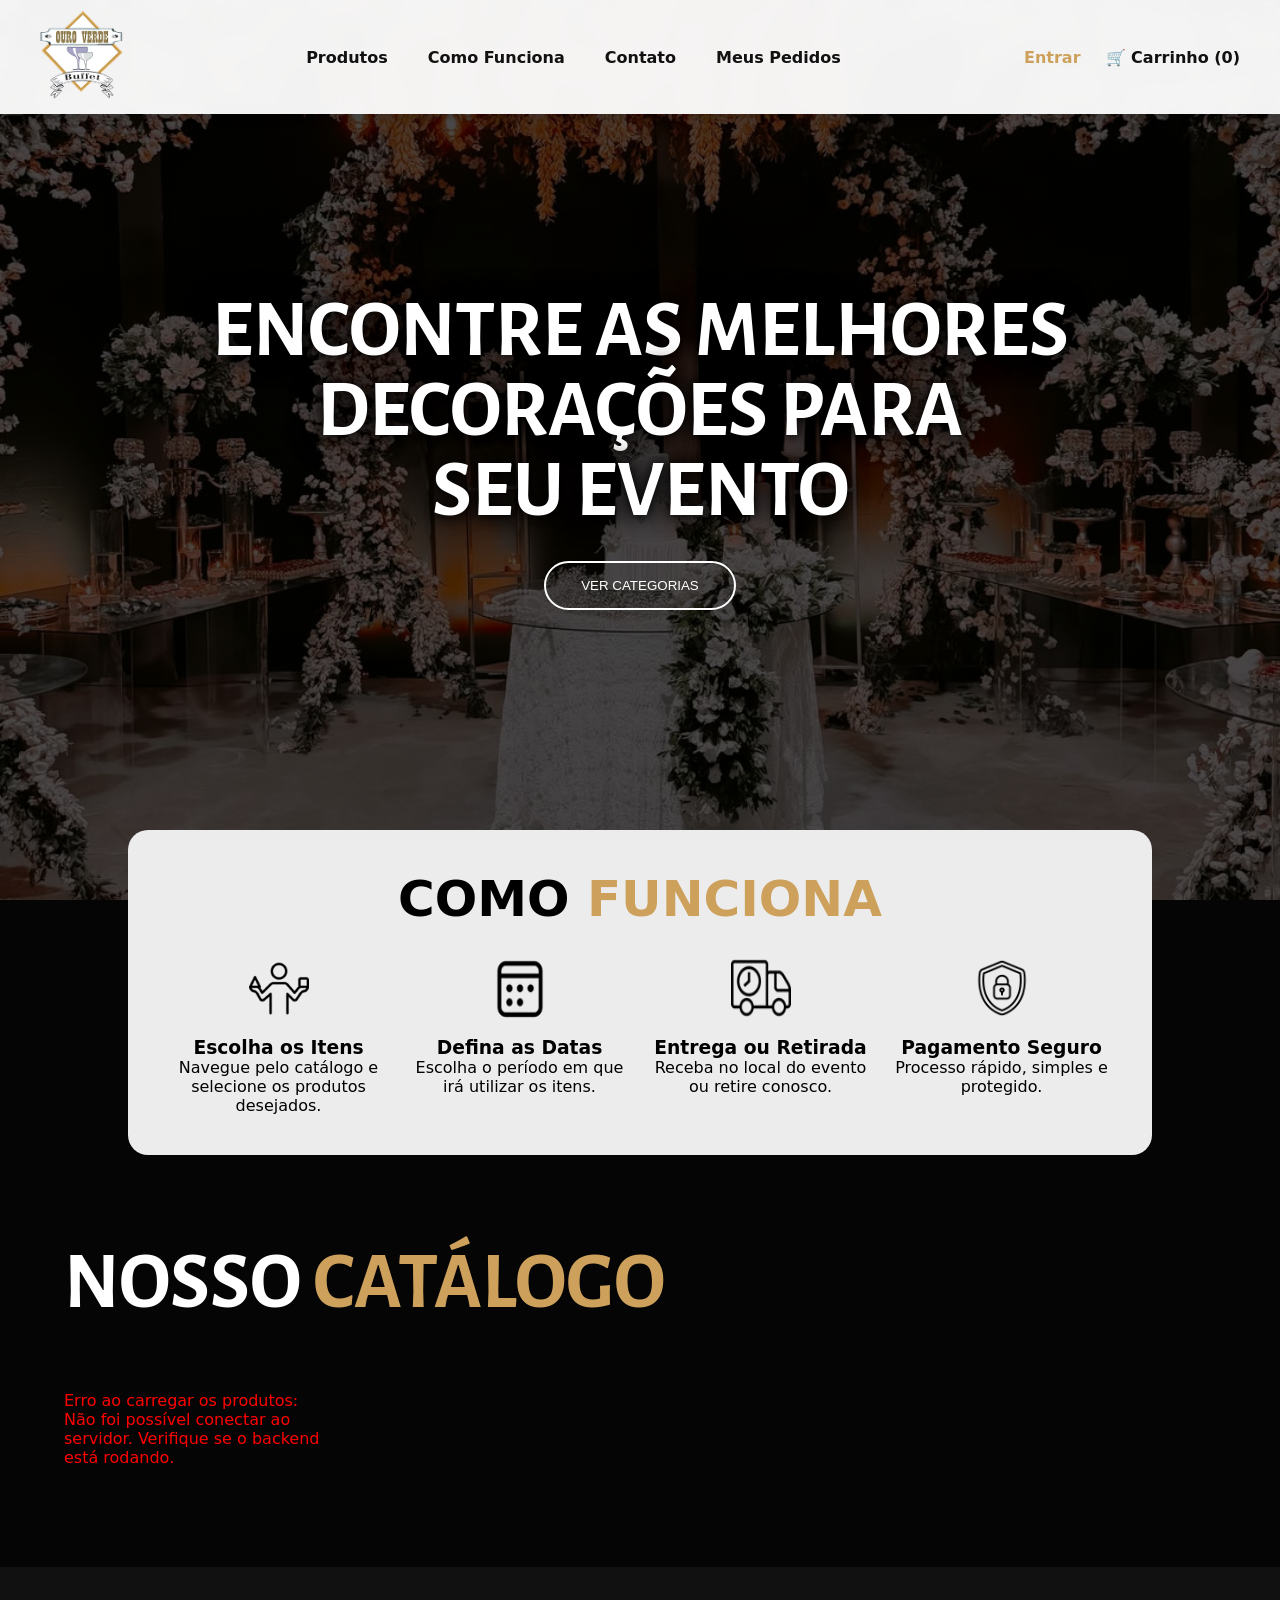
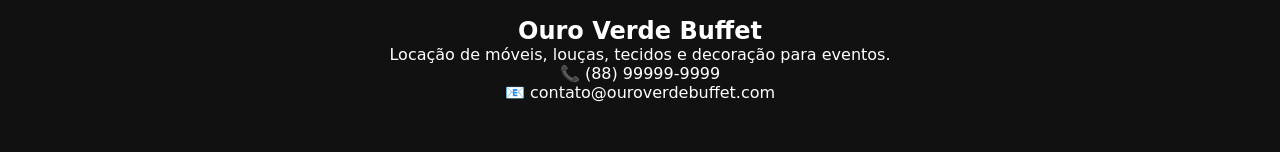
==== Frontend/index.html @ 31202b81 "Add files via upload" ====
<!DOCTYPE html>
<html lang="pt-BR">

<head>
    <meta charset="UTF-8">
    <meta name="viewport" content="width=device-width, initial-scale=1.0">
    <title>Ouro Verde Buffet</title>

    <!-- Atencao: o nome da pasta e "Css" com C maiusculo. No Windows tanto faz,
         mas em servidores Linux (deploy) "css/" nao e encontrado. -->
    <link rel="stylesheet" href="Css/style.css">

    <link rel="preconnect" href="https://fonts.googleapis.com">
    <link rel="preconnect" href="https://fonts.gstatic.com" crossorigin>

    <link href="https://fonts.googleapis.com/css2?family=Alegreya+Sans+SC:wght@400;500;700;800&display=swap"
        rel="stylesheet">
</head>

<body>

    <header>

        <div class="logo">
            <img src="Imagens/WhatsApp Image 2026-05-07 at 10.17.49 (1) 2.png" alt="Ouro Verde Buffet">
        </div>

        <nav>
            <a href="#catalogo">Produtos</a>
            <a href="#como-funciona">Como Funciona</a>
            <a href="#contato">Contato</a>
            <a href="clienteHTML/meusPedidos.html">Meus Pedidos</a>
        </nav>

        <div class="header-acoes">
            <!-- Preenchido pelo JS: "Entrar" ou "Olá, Fulano | Sair" -->
            <div id="area-cliente" class="area-cliente"></div>

            <div class="carrinho-btn" onclick="abrirCarrinho()">
                🛒 Carrinho (<span id="contador">0</span>)
            </div>
        </div>

    </header>

    <aside id="carrinho-lateral" class="carrinho-lateral">

        <div class="carrinho-topo">

            <h2>🛒 Carrinho</h2>

            <button onclick="fecharCarrinho()">
                ✕
            </button>

        </div>

        <div id="itens-carrinho" class="itens-carrinho">

            <p class="vazio">
                Seu carrinho está vazio
            </p>

        </div>

        <div class="rodape-carrinho">

            <h3>
                Total: R$
                <span id="total">0,00</span>
            </h3>

            <button
                class="btn-finalizar"
                onclick="finalizarCompra()">
                Finalizar Compra
            </button>

        </div>

    </aside>

    <section class="hero">

        <div class="overlay">

            <h1>
                ENCONTRE AS MELHORES
                <br>
                DECORAÇÕES PARA
                <br>
                SEU EVENTO
            </h1>

            <button
                class="btn-principal"
                onclick="irParaCatalogo()">

                VER CATEGORIAS

            </button>

        </div>

    </section>

    <section id="como-funciona" class="como-funciona">

        <h2>
            COMO <span>FUNCIONA</span>
        </h2>

        <div class="passos">

            <div class="passo">

                <img src="Imagens/Comparing.png" alt="Escolha os itens">

                <h3>Escolha os Itens</h3>

                <p>
                    Navegue pelo catálogo e selecione os produtos desejados.
                </p>

            </div>

            <div class="passo">

                <img src="Imagens/Calendar.png" alt="Datas">

                <h3>Defina as Datas</h3>

                <p>
                    Escolha o período em que irá utilizar os itens.
                </p>

            </div>

            <div class="passo">

                <img src="Imagens/Delivery Time.png" alt="Entrega">

                <h3>Entrega ou Retirada</h3>

                <p>
                    Receba no local do evento ou retire conosco.
                </p>

            </div>

            <div class="passo">

                <img src="Imagens/cyber-security.png" alt="Pagamento">

                <h3>Pagamento Seguro</h3>

                <p>
                    Processo rápido, simples e protegido.
                </p>

            </div>

        </div>

    </section>

    <section id="catalogo" class="catalogo">

        <h2>
            NOSSO
            <span>CATÁLOGO</span>
        </h2>

        <div id="filtros" class="filtros">
            <!-- Categorias carregadas pelo JavaScript -->
        </div>

        <div id="lista-produtos" class="produtos">
            <!-- Produtos carregados pelo JavaScript -->
        </div>

    </section>

    <footer id="contato" class="footer">

        <div class="footer-conteudo">

            <h2>Ouro Verde Buffet</h2>

            <p>
                Locação de móveis, louças, tecidos e decoração para eventos.
            </p>

            <p>
                📞 (88) 99999-9999
            </p>

            <p>
                📧 contato@ouroverdebuffet.com
            </p>

        </div>

    </footer>

    <script src="config.js"></script>
    <script src="clienteJS/api.js"></script>
    <script src="Js/main.js"></script>

</body>

</html>
---- Frontend/Css/style.css ----
*{
    margin:0;
    padding:0;
    box-sizing:border-box;
}

html{
    scroll-behavior:smooth;
}

body{
    background:#050505;
    color:white;
    font-family:system-ui,sans-serif;
}

header{
    position:fixed;
    top:0;
    width:100%;
    z-index:1000;

    background:rgba(255,255,255,.95);

    display:flex;
    justify-content:space-between;
    align-items:center;

    padding:10px 40px;

    backdrop-filter:blur(10px);

    box-shadow:0 2px 10px rgba(0,0,0,.2);
}

.logo img{
    height:90px;
    width:auto;
}

nav{
    display:flex;
    gap:40px;
}

nav a{
    text-decoration:none;
    color:#111;
    font-weight:600;
    transition:.3s;
}

nav a:hover{
    color:#cda15b;
}

.carrinho-btn{
    cursor:pointer;
    color:#111;
    font-weight:bold;
}

.hero{
    height:100vh;

    background:
    linear-gradient(
        rgba(0,0,0,.70),
        rgba(0,0,0,.70)
    ),
    url("../Imagens/fundo.jpg");

    background-size:cover;
    background-position:center;

    display:flex;
    justify-content:center;
    align-items:center;
}

.overlay{
    text-align:center;
}

.hero h1{

    font-family:'Alegreya Sans SC',sans-serif;

    font-size:80px;

    line-height:1;

    text-shadow:
        0 0 10px rgba(0,0,0,.8),
        0 0 20px rgba(0,0,0,.8),
        0 0 30px rgba(0,0,0,.8);
}

.btn-principal{

    margin-top:30px;

    padding:15px 35px;

    border:2px solid white;

    background:none;

    color:white;

    border-radius:30px;

    cursor:pointer;

    transition:.3s;
}

.btn-principal:hover{

    background:white;

    color:black;
}

.como-funciona{

    width:80%;

    margin:-70px auto 80px;

    background:#ececec;

    color:black;

    padding:40px;

    border-radius:20px;
}

.como-funciona h2{

    text-align:center;

    font-size:50px;

    margin-bottom:30px;
}

.como-funciona span{

    color:#cda15b;
}

.passos{

    display:grid;

    grid-template-columns:repeat(4,1fr);

    gap:20px;
}

.passo{

    text-align:center;
}

.passo img{

    width:60px;

    height:60px;

    margin-bottom:15px;
}

.catalogo{

    width:90%;

    margin:auto;

    padding-bottom:100px;
}

.catalogo h2{

    font-size:80px;

    font-family:'Alegreya Sans SC',sans-serif;

    margin-bottom:20px;
}

.catalogo span{

    color:#cda15b;
}

.filtros{

    display:flex;

    gap:15px;

    margin:30px 0;
}

.filtros button{

    background:#333;

    color:white;

    border:none;

    padding:10px 25px;

    border-radius:25px;

    cursor:pointer;

    transition:.3s;
}

.filtros button:hover{

    background:#cda15b;
}

.produtos{

    display:grid;

    grid-template-columns:repeat(4,1fr);

    gap:25px;
}

.card{

    background:#ececec;

    color:black;

    border-radius:20px;

    padding:15px;

    text-align:center;

    transition:.3s;
}

.card:hover{

    transform:translateY(-5px);

    box-shadow:0 10px 25px rgba(0,0,0,.3);
}

.imagem{

    height:180px;

    background:#cda15b;

    border-radius:15px;

    margin-bottom:15px;
}

.estrelas{

    color:#cda15b;

    margin:10px 0;
}

.card button{

    background:#111;

    color:white;

    border:none;

    border-radius:20px;

    padding:10px 15px;

    cursor:pointer;
}

.card button:hover{

    background:#cda15b;
}

.carrinho-lateral{

    position:fixed;

    top:0;

    right:-400px;

    width:400px;

    height:100vh;

    background:#111;

    transition:.4s;

    z-index:9999;

    display:flex;

    flex-direction:column;
}

.carrinho-lateral.ativo{

    right:0;
}

.carrinho-topo{

    display:flex;

    justify-content:space-between;

    align-items:center;

    padding:20px;

    border-bottom:1px solid #333;
}

.carrinho-topo button{

    background:none;

    border:none;

    color:white;

    font-size:22px;

    cursor:pointer;
}

.itens-carrinho{

    flex:1;

    overflow-y:auto;

    padding:20px;
}

.item-carrinho{

    display:flex;

    justify-content:space-between;

    align-items:center;

    border-bottom:1px solid #333;

    padding:10px 0;
}

.btn-remover{

    background:#c0392b;

    color:white;

    border:none;

    width:30px;

    height:30px;

    border-radius:50%;

    cursor:pointer;
}

.rodape-carrinho{

    padding:20px;

    border-top:1px solid #333;
}

.btn-finalizar{

    width:100%;

    margin-top:15px;

    padding:15px;

    border:none;

    border-radius:10px;

    background:#cda15b;

    color:white;

    font-size:16px;

    font-weight:bold;

    cursor:pointer;
}

.btn-finalizar:hover{

    background:#b88c45;
}

.footer{

    background:#111;

    padding:50px 20px;

    text-align:center;
}

@media(max-width:900px){

    .produtos{
        grid-template-columns:repeat(2,1fr);
    }

    .passos{
        grid-template-columns:repeat(2,1fr);
    }

    .hero h1{
        font-size:45px;
    }

    .carrinho-lateral{
        width:100%;
    }
}

/* ===== Ajustes: area do cliente, quantidades e imagens ===== */

.header-acoes{
    display:flex;
    align-items:center;
    gap:25px;
}

.area-cliente{
    color:#111;
    font-weight:600;
}

.area-cliente a{
    color:#cda15b;
    text-decoration:none;
}

img.imagem{
    width:100%;
    object-fit:cover;
    display:block;
}

.categoria-card{
    font-size:13px;
    color:#777;
}

.estoque-card{
    font-size:13px;
    color:#555;
    margin-bottom:10px;
}

.card button:disabled{
    background:#999;
    cursor:not-allowed;
}

.filtros button.ativo{
    background:#cda15b;
}

.item-carrinho p{
    font-size:13px;
    color:#bbb;
    margin:4px 0;
}

.controle-quantidade{
    display:flex;
    align-items:center;
    gap:10px;
    margin-top:6px;
}

.controle-quantidade button{
    width:28px;
    height:28px;
    border:none;
    border-radius:50%;
    background:#333;
    color:white;
    cursor:pointer;
    font-size:16px;
}

.controle-quantidade button:hover{
    background:#cda15b;
}
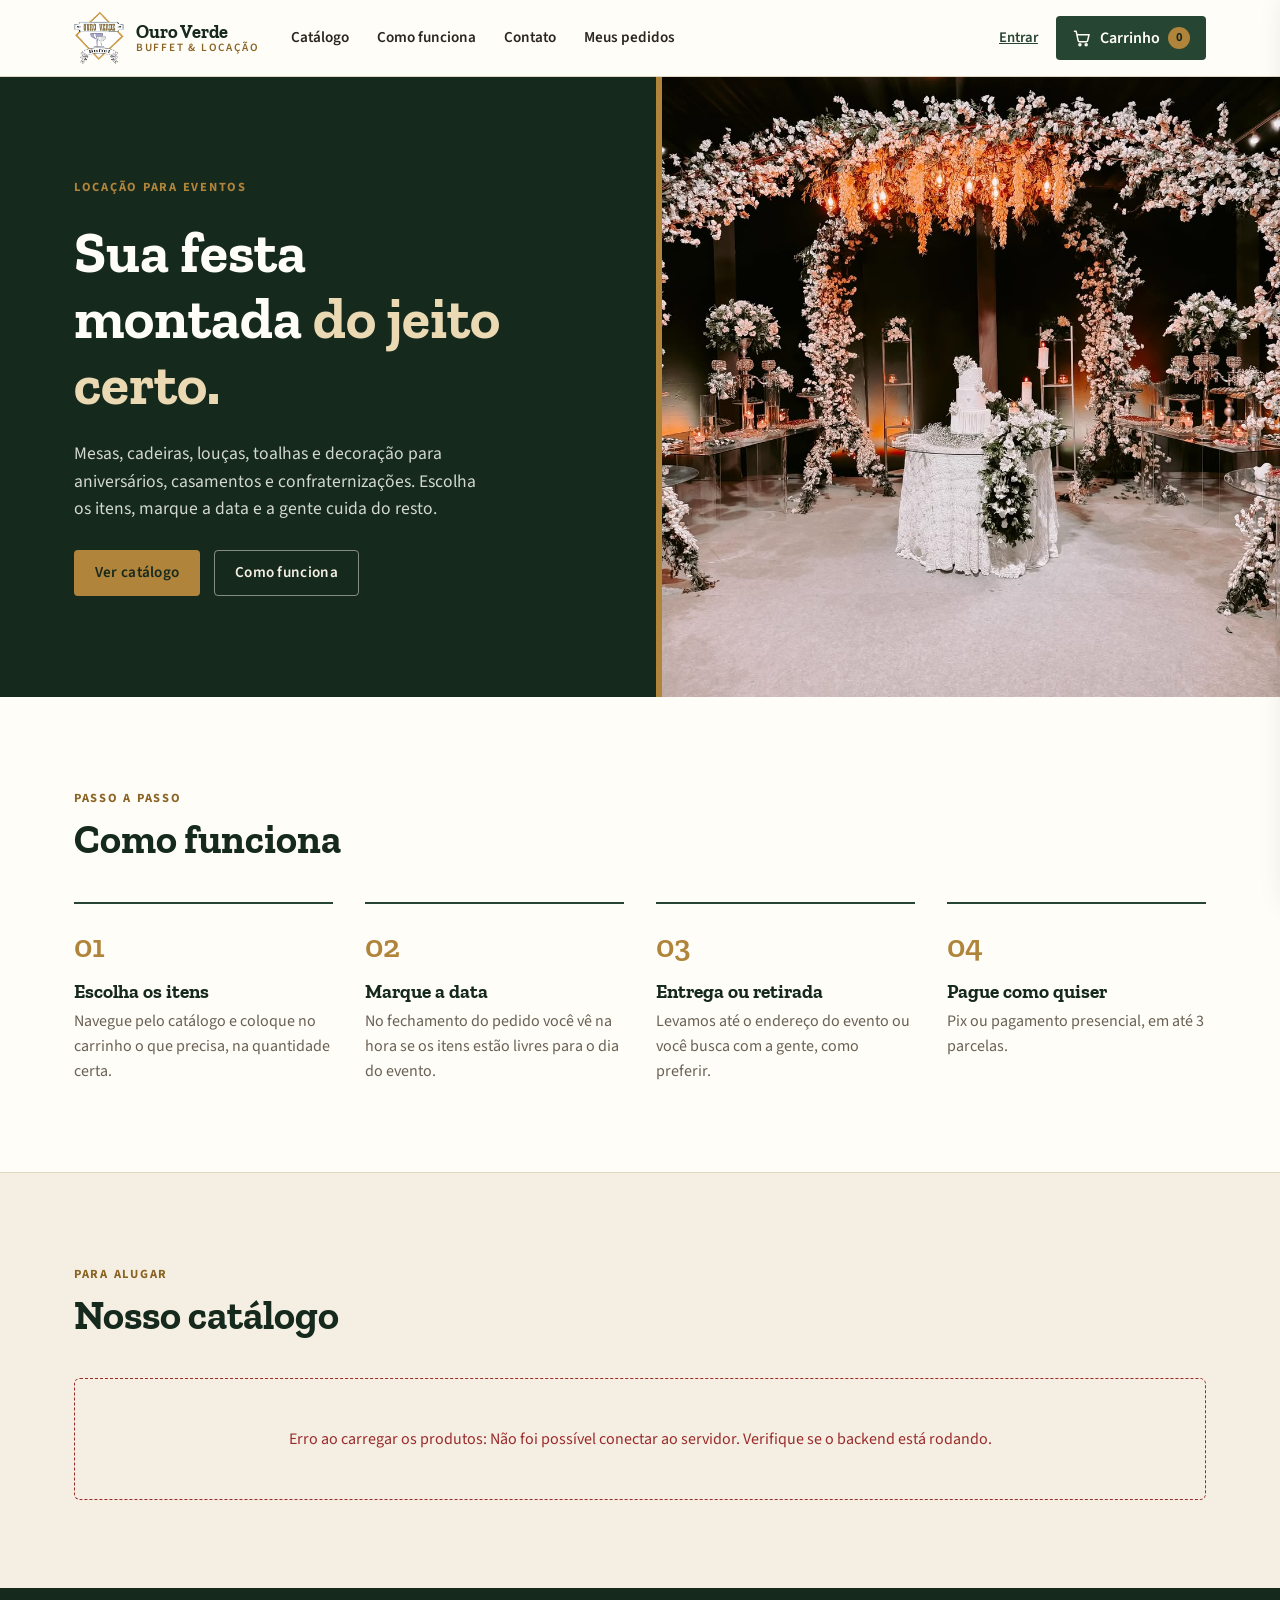
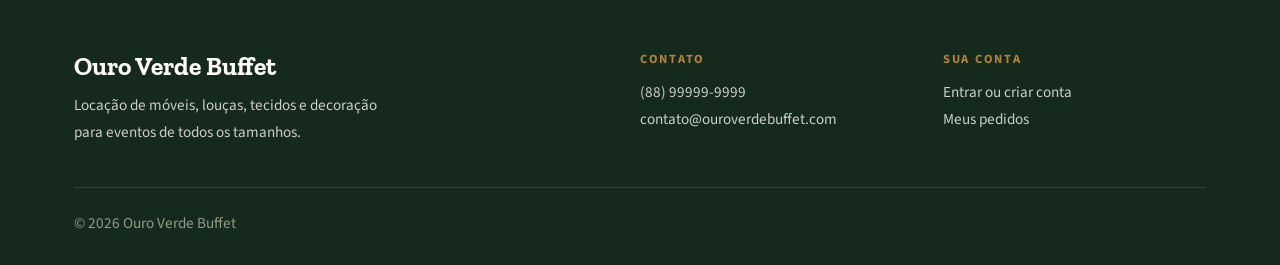
==== commit 2e2d6a79: "Atualização Frontend" ====
--- a/Frontend/index.html
+++ b/Frontend/index.html
@@ -4,203 +4,185 @@
 <head>
     <meta charset="UTF-8">
     <meta name="viewport" content="width=device-width, initial-scale=1.0">
-    <title>Ouro Verde Buffet</title>
+    <title>Ouro Verde Buffet · Locação para eventos</title>
+    <meta name="description" content="Locação de móveis, louças, tecidos e decoração para eventos. Escolha os itens, defina a data e receba no local.">
+    <meta name="theme-color" content="#16291d">
+    <link rel="icon" type="image/png" href="adminAssets/logo.png">
 
-    <!-- Atencao: o nome da pasta e "Css" com C maiusculo. No Windows tanto faz,
-         mas em servidores Linux (deploy) "css/" nao e encontrado. -->
+    <!-- Atencao: o nome da pasta e "Css" com C maiusculo (em servidores Linux faz diferenca). -->
+    <link rel="stylesheet" href="Css/base.css">
     <link rel="stylesheet" href="Css/style.css">
-
-    <link rel="preconnect" href="https://fonts.googleapis.com">
-    <link rel="preconnect" href="https://fonts.gstatic.com" crossorigin>
-
-    <link href="https://fonts.googleapis.com/css2?family=Alegreya+Sans+SC:wght@400;500;700;800&display=swap"
-        rel="stylesheet">
 </head>
 
 <body>
 
-    <header>
+    <header class="site-header">
+        <div class="wrap">
 
-        <div class="logo">
-            <img src="Imagens/WhatsApp Image 2026-05-07 at 10.17.49 (1) 2.png" alt="Ouro Verde Buffet">
-        </div>
+            <a href="index.html" class="marca">
+                <img src="Imagens/WhatsApp Image 2026-05-07 at 10.17.49 (1) 2.png" alt="Ouro Verde Buffet">
+                <span>Ouro Verde<small>Buffet &amp; Locação</small></span>
+            </a>
 
-        <nav>
-            <a href="#catalogo">Produtos</a>
-            <a href="#como-funciona">Como Funciona</a>
-            <a href="#contato">Contato</a>
-            <a href="clienteHTML/meusPedidos.html">Meus Pedidos</a>
-        </nav>
+            <nav class="menu" id="menu">
+                <a href="#catalogo">Catálogo</a>
+                <a href="#como-funciona">Como funciona</a>
+                <a href="#contato">Contato</a>
+                <a href="clienteHTML/meusPedidos.html">Meus pedidos</a>
+                <!-- No celular o "Entrar / Sair" aparece aqui dentro -->
+                <div id="area-cliente-menu" class="area-cliente-menu"></div>
+            </nav>
 
-        <div class="header-acoes">
-            <!-- Preenchido pelo JS: "Entrar" ou "Olá, Fulano | Sair" -->
-            <div id="area-cliente" class="area-cliente"></div>
+            <div class="header-acoes">
+                <!-- Preenchido pelo JS: "Entrar" ou "Olá, Fulano · Sair" -->
+                <div id="area-cliente" class="area-cliente"></div>
 
-            <div class="carrinho-btn" onclick="abrirCarrinho()">
-                🛒 Carrinho (<span id="contador">0</span>)
+                <button type="button" class="btn-carrinho" onclick="abrirCarrinho()" aria-label="Abrir carrinho">
+                    <svg viewBox="0 0 24 24" fill="none" stroke="currentColor" stroke-width="1.8"
+                        stroke-linecap="round" stroke-linejoin="round" aria-hidden="true">
+                        <path d="M3 4h2l2.4 11.2a1.5 1.5 0 0 0 1.5 1.2h8.3a1.5 1.5 0 0 0 1.5-1.1L20.5 8H6.2" />
+                        <circle cx="9.5" cy="20" r="1.2" />
+                        <circle cx="17" cy="20" r="1.2" />
+                    </svg>
+                    <span class="texto">Carrinho</span>
+                    <span id="contador" class="contador">0</span>
+                </button>
             </div>
-        </div>
 
-    </header>
-
-    <aside id="carrinho-lateral" class="carrinho-lateral">
-
-        <div class="carrinho-topo">
-
-            <h2>🛒 Carrinho</h2>
-
-            <button onclick="fecharCarrinho()">
-                ✕
+            <button type="button" class="btn-menu" id="btn-menu" aria-label="Abrir menu" aria-expanded="false"
+                onclick="alternarMenu()">
+                <span></span>
             </button>
 
         </div>
+    </header>
+
+    <!-- CARRINHO LATERAL -->
+    <div class="carrinho-fundo" onclick="fecharCarrinho()"></div>
+
+    <aside id="carrinho-lateral" class="carrinho-lateral" aria-label="Carrinho">
+
+        <div class="carrinho-topo">
+            <h2>Seu carrinho</h2>
+            <button type="button" class="btn-fechar" onclick="fecharCarrinho()" aria-label="Fechar carrinho">✕</button>
+        </div>
 
         <div id="itens-carrinho" class="itens-carrinho">
-
-            <p class="vazio">
-                Seu carrinho está vazio
-            </p>
-
+            <p class="vazio">Seu carrinho está vazio.</p>
         </div>
 
         <div class="rodape-carrinho">
-
-            <h3>
-                Total: R$
-                <span id="total">0,00</span>
-            </h3>
-
-            <button
-                class="btn-finalizar"
-                onclick="finalizarCompra()">
-                Finalizar Compra
+            <div class="total-linha">
+                <span>Total</span>
+                <strong>R$ <span id="total">0,00</span></strong>
+            </div>
+            <button type="button" class="btn btn-primario btn-bloco" onclick="finalizarCompra()">
+                Finalizar pedido
             </button>
-
         </div>
 
     </aside>
 
-    <section class="hero">
+    <main>
 
-        <div class="overlay">
+        <section class="hero">
+            <div class="hero-texto">
+                <span class="eyebrow">Locação para eventos</span>
+                <h1>Sua festa montada <em>do jeito certo.</em></h1>
+                <p>
+                    Mesas, cadeiras, louças, toalhas e decoração para aniversários,
+                    casamentos e confraternizações. Escolha os itens, marque a data
+                    e a gente cuida do resto.
+                </p>
+                <div class="hero-acoes">
+                    <a href="#catalogo" class="btn btn-ouro">Ver catálogo</a>
+                    <a href="#como-funciona" class="btn btn-contorno">Como funciona</a>
+                </div>
+            </div>
+            <div class="hero-foto" role="img" aria-label="Mesa de bolo decorada com arranjos de flores brancas"></div>
+        </section>
 
-            <h1>
-                ENCONTRE AS MELHORES
-                <br>
-                DECORAÇÕES PARA
-                <br>
-                SEU EVENTO
-            </h1>
+        <section id="como-funciona" class="secao como-funciona">
+            <div class="wrap">
 
-            <button
-                class="btn-principal"
-                onclick="irParaCatalogo()">
+                <div class="secao-topo">
+                    <div>
+                        <span class="eyebrow">Passo a passo</span>
+                        <h2>Como funciona</h2>
+                    </div>
+                </div>
 
-                VER CATEGORIAS
+                <ol class="passos">
+                    <li class="passo">
+                        <h3>Escolha os itens</h3>
+                        <p>Navegue pelo catálogo e coloque no carrinho o que precisa, na quantidade certa.</p>
+                    </li>
+                    <li class="passo">
+                        <h3>Marque a data</h3>
+                        <p>No fechamento do pedido você vê na hora se os itens estão livres para o dia do evento.</p>
+                    </li>
+                    <li class="passo">
+                        <h3>Entrega ou retirada</h3>
+                        <p>Levamos até o endereço do evento ou você busca com a gente, como preferir.</p>
+                    </li>
+                    <li class="passo">
+                        <h3>Pague como quiser</h3>
+                        <p>Pix ou pagamento presencial, em até 3 parcelas.</p>
+                    </li>
+                </ol>
 
-            </button>
+            </div>
+        </section>
+
+        <section id="catalogo" class="secao">
+            <div class="wrap">
+
+                <div class="secao-topo">
+                    <div>
+                        <span class="eyebrow">Para alugar</span>
+                        <h2>Nosso catálogo</h2>
+                    </div>
+                    <div id="filtros" class="filtros">
+                        <!-- Categorias carregadas pelo JavaScript -->
+                    </div>
+                </div>
+
+                <div id="lista-produtos" class="produtos">
+                    <p class="mensagem-lista">Carregando produtos...</p>
+                </div>
+
+            </div>
+        </section>
+
+    </main>
+
+    <footer id="contato" class="footer">
+        <div class="wrap">
+
+            <div class="footer-grade">
+                <div>
+                    <h2>Ouro Verde Buffet</h2>
+                    <p>Locação de móveis, louças, tecidos e decoração para eventos de todos os tamanhos.</p>
+                </div>
+                <div>
+                    <h3>Contato</h3>
+                    <ul>
+                        <li><a href="tel:+5588999999999">(88) 99999-9999</a></li>
+                        <li><a href="mailto:contato@ouroverdebuffet.com">contato@ouroverdebuffet.com</a></li>
+                    </ul>
+                </div>
+                <div>
+                    <h3>Sua conta</h3>
+                    <ul>
+                        <li><a href="clienteHTML/login.html">Entrar ou criar conta</a></li>
+                        <li><a href="clienteHTML/meusPedidos.html">Meus pedidos</a></li>
+                    </ul>
+                </div>
+            </div>
+
+            <p class="footer-base">© <span id="ano"></span> Ouro Verde Buffet</p>
 
         </div>
-
-    </section>
-
-    <section id="como-funciona" class="como-funciona">
-
-        <h2>
-            COMO <span>FUNCIONA</span>
-        </h2>
-
-        <div class="passos">
-
-            <div class="passo">
-
-                <img src="Imagens/Comparing.png" alt="Escolha os itens">
-
-                <h3>Escolha os Itens</h3>
-
-                <p>
-                    Navegue pelo catálogo e selecione os produtos desejados.
-                </p>
-
-            </div>
-
-            <div class="passo">
-
-                <img src="Imagens/Calendar.png" alt="Datas">
-
-                <h3>Defina as Datas</h3>
-
-                <p>
-                    Escolha o período em que irá utilizar os itens.
-                </p>
-
-            </div>
-
-            <div class="passo">
-
-                <img src="Imagens/Delivery Time.png" alt="Entrega">
-
-                <h3>Entrega ou Retirada</h3>
-
-                <p>
-                    Receba no local do evento ou retire conosco.
-                </p>
-
-            </div>
-
-            <div class="passo">
-
-                <img src="Imagens/cyber-security.png" alt="Pagamento">
-
-                <h3>Pagamento Seguro</h3>
-
-                <p>
-                    Processo rápido, simples e protegido.
-                </p>
-
-            </div>
-
-        </div>
-
-    </section>
-
-    <section id="catalogo" class="catalogo">
-
-        <h2>
-            NOSSO
-            <span>CATÁLOGO</span>
-        </h2>
-
-        <div id="filtros" class="filtros">
-            <!-- Categorias carregadas pelo JavaScript -->
-        </div>
-
-        <div id="lista-produtos" class="produtos">
-            <!-- Produtos carregados pelo JavaScript -->
-        </div>
-
-    </section>
-
-    <footer id="contato" class="footer">
-
-        <div class="footer-conteudo">
-
-            <h2>Ouro Verde Buffet</h2>
-
-            <p>
-                Locação de móveis, louças, tecidos e decoração para eventos.
-            </p>
-
-            <p>
-                📞 (88) 99999-9999
-            </p>
-
-            <p>
-                📧 contato@ouroverdebuffet.com
-            </p>
-
-        </div>
-
     </footer>
 
     <script src="config.js"></script>
@@ -209,4 +191,4 @@
 
 </body>
 
-</html>+</html>
--- a/Frontend/Css/base.css
+++ b/Frontend/Css/base.css
@@ -0,0 +1,450 @@
+/* ==========================================================
+   OURO VERDE - BASE VISUAL COMPARTILHADA
+   Usada pelo site do cliente (Css/style.css) e pelo painel
+   admin (adminCSS/admin.css). Cores tiradas do logo:
+   verde-musgo, ocre e creme.
+   ========================================================== */
+
+@import url("https://fonts.googleapis.com/css2?family=Zilla+Slab:wght@500;600;700&family=Source+Sans+3:wght@400;500;600;700&display=swap");
+
+:root {
+    /* Cores */
+    --verde-900: #16291d;
+    --verde-800: #1d3626;
+    --verde-700: #264532;
+    --verde-500: #3f6b4e;
+    --verde-100: #e3eadf;
+
+    --ouro: #b0843a;
+    --ouro-escuro: #8a6424;
+    --ouro-claro: #ead9b3;
+
+    --creme: #f5efe3;
+    --papel: #fffdf8;
+    --linha: #e2d7c3;
+    --linha-forte: #cbbda3;
+
+    --tinta: #2a251f;
+    --tinta-suave: #6a6155;
+
+    --ok: #2f6b3f;
+    --ok-fundo: #e2eedf;
+    --alerta: #94640f;
+    --alerta-fundo: #f7ebcf;
+    --erro: #9a2b2b;
+    --erro-fundo: #f6e1dc;
+    --info: #2d5873;
+    --info-fundo: #e0eaf0;
+
+    /* Tipografia */
+    --fonte-titulo: "Zilla Slab", Georgia, serif;
+    --fonte-texto: "Source Sans 3", "Segoe UI", system-ui, sans-serif;
+
+    /* Formas */
+    --raio: 6px;
+    --raio-sm: 4px;
+    --sombra: 0 1px 2px rgba(42, 37, 31, .06), 0 6px 18px rgba(42, 37, 31, .06);
+    --largura: 1180px;
+}
+
+/* ---------------- RESET ---------------- */
+
+*,
+*::before,
+*::after {
+    box-sizing: border-box;
+    margin: 0;
+    padding: 0;
+}
+
+html {
+    -webkit-text-size-adjust: 100%;
+    scroll-behavior: smooth;
+}
+
+body {
+    font-family: var(--fonte-texto);
+    font-size: 16px;
+    line-height: 1.55;
+    color: var(--tinta);
+    background: var(--creme);
+    -webkit-font-smoothing: antialiased;
+}
+
+img {
+    display: block;
+    max-width: 100%;
+}
+
+a {
+    color: var(--verde-700);
+}
+
+button,
+input,
+select,
+textarea {
+    font: inherit;
+    color: inherit;
+}
+
+button {
+    cursor: pointer;
+}
+
+h1,
+h2,
+h3,
+h4 {
+    font-family: var(--fonte-titulo);
+    font-weight: 700;
+    line-height: 1.15;
+    color: var(--verde-900);
+}
+
+:focus-visible {
+    outline: 2px solid var(--ouro);
+    outline-offset: 2px;
+}
+
+.oculto {
+    display: none !important;
+}
+
+/* Rotulo pequeno acima de titulos */
+.eyebrow {
+    display: inline-block;
+    font-size: .78rem;
+    font-weight: 700;
+    letter-spacing: .14em;
+    text-transform: uppercase;
+    color: var(--ouro-escuro);
+}
+
+/* ---------------- BOTOES ---------------- */
+
+.btn {
+    display: inline-flex;
+    align-items: center;
+    justify-content: center;
+    gap: .5em;
+    min-height: 44px;
+    padding: .65em 1.3em;
+    border: 1.5px solid transparent;
+    border-radius: var(--raio-sm);
+    font-weight: 600;
+    font-size: .95rem;
+    letter-spacing: .02em;
+    text-decoration: none;
+    white-space: nowrap;
+    transition: background .15s, color .15s, border-color .15s;
+}
+
+.btn:disabled {
+    opacity: .5;
+    cursor: not-allowed;
+}
+
+.btn-primario {
+    background: var(--verde-700);
+    color: var(--papel);
+}
+
+.btn-primario:hover:not(:disabled) {
+    background: var(--verde-900);
+}
+
+.btn-ouro {
+    background: var(--ouro);
+    color: var(--verde-900);
+}
+
+.btn-ouro:hover:not(:disabled) {
+    background: var(--ouro-claro);
+}
+
+.btn-contorno {
+    background: transparent;
+    border-color: var(--verde-700);
+    color: var(--verde-700);
+}
+
+.btn-contorno:hover:not(:disabled) {
+    background: var(--verde-700);
+    color: var(--papel);
+}
+
+.btn-perigo {
+    background: transparent;
+    border-color: var(--erro);
+    color: var(--erro);
+}
+
+.btn-perigo:hover:not(:disabled) {
+    background: var(--erro);
+    color: var(--papel);
+}
+
+.btn-bloco {
+    width: 100%;
+}
+
+/* ---------------- FORMULARIOS ---------------- */
+
+.campo {
+    display: flex;
+    flex-direction: column;
+    gap: 6px;
+    min-width: 0;
+}
+
+.campo > label,
+.rotulo {
+    font-size: .85rem;
+    font-weight: 600;
+    color: var(--tinta);
+}
+
+input[type="text"],
+input[type="email"],
+input[type="password"],
+input[type="number"],
+input[type="url"],
+input[type="date"],
+select,
+textarea {
+    width: 100%;
+    min-height: 44px;
+    padding: .6em .8em;
+    background: var(--papel);
+    border: 1px solid var(--linha);
+    border-radius: var(--raio-sm);
+    font-size: 1rem;
+    transition: border-color .15s, box-shadow .15s;
+}
+
+/* Campos empilhados um embaixo do outro */
+.form-pilha {
+    display: flex;
+    flex-direction: column;
+    gap: 16px;
+}
+
+input:focus,
+select:focus,
+textarea:focus {
+    outline: none;
+    border-color: var(--verde-500);
+    box-shadow: 0 0 0 3px rgba(63, 107, 78, .15);
+}
+
+input[readonly] {
+    background: var(--creme);
+    color: var(--tinta-suave);
+}
+
+.dica {
+    font-size: .85rem;
+    color: var(--tinta-suave);
+}
+
+.mensagem-erro:empty {
+    display: none;
+}
+
+.mensagem-erro {
+    padding: .6em .8em;
+    border-left: 3px solid var(--erro);
+    background: var(--erro-fundo);
+    color: var(--erro);
+    font-size: .9rem;
+}
+
+/* ---------------- TABELAS ---------------- */
+
+.tabela {
+    width: 100%;
+    border-collapse: collapse;
+    font-size: .93rem;
+}
+
+.tabela th {
+    padding: .7em .9em;
+    text-align: left;
+    font-size: .74rem;
+    font-weight: 700;
+    letter-spacing: .1em;
+    text-transform: uppercase;
+    color: var(--tinta-suave);
+    border-bottom: 1.5px solid var(--linha);
+    white-space: nowrap;
+}
+
+.tabela td {
+    padding: .85em .9em;
+    border-bottom: 1px solid var(--linha);
+    vertical-align: top;
+}
+
+.tabela tbody tr:last-child td {
+    border-bottom: 0;
+}
+
+.tabela small {
+    color: var(--tinta-suave);
+}
+
+.tabela .celula-aviso {
+    padding: 2.5em 1em;
+    text-align: center;
+    color: var(--tinta-suave);
+}
+
+.tabela .celula-erro {
+    padding: 2em 1em;
+    text-align: center;
+    color: var(--erro);
+}
+
+/* Em telas pequenas cada linha vira um "cartao".
+   O rotulo de cada celula vem do data-label, preenchido
+   automaticamente pelo api.js a partir do cabecalho. */
+@media (max-width: 720px) {
+    .tabela.responsiva thead {
+        display: none;
+    }
+
+    .tabela.responsiva tr {
+        display: block;
+        padding: .9em 0;
+        border-bottom: 1px solid var(--linha);
+    }
+
+    .tabela.responsiva tbody tr:last-child {
+        border-bottom: 0;
+    }
+
+    .tabela.responsiva td {
+        display: flex;
+        justify-content: space-between;
+        gap: 1em;
+        padding: .3em 0;
+        border: 0;
+        text-align: right;
+    }
+
+    .tabela.responsiva td[data-label]::before {
+        content: attr(data-label);
+        flex-shrink: 0;
+        font-size: .72rem;
+        font-weight: 700;
+        letter-spacing: .08em;
+        text-transform: uppercase;
+        color: var(--tinta-suave);
+        text-align: left;
+        padding-top: .2em;
+    }
+
+    .tabela.responsiva td[colspan] {
+        display: block;
+        text-align: center;
+    }
+}
+
+/* ---------------- STATUS ---------------- */
+
+.status {
+    display: inline-block;
+    padding: .2em .7em;
+    border-radius: 999px;
+    font-size: .78rem;
+    font-weight: 700;
+    letter-spacing: .03em;
+    white-space: nowrap;
+    background: var(--linha);
+    color: var(--tinta);
+}
+
+.status.pendente {
+    background: var(--alerta-fundo);
+    color: var(--alerta);
+}
+
+.status.confirmado,
+.status.pago {
+    background: var(--ok-fundo);
+    color: var(--ok);
+}
+
+.status.em_andamento {
+    background: var(--info-fundo);
+    color: var(--info);
+}
+
+.status.concluido {
+    background: var(--verde-800);
+    color: var(--ouro-claro);
+}
+
+.status.cancelado {
+    background: var(--erro-fundo);
+    color: var(--erro);
+}
+
+/* ---------------- MODAL ---------------- */
+
+.modal {
+    position: fixed;
+    inset: 0;
+    z-index: 100;
+    display: none;
+    align-items: center;
+    justify-content: center;
+    padding: 20px;
+    background: rgba(22, 41, 29, .55);
+}
+
+.modal.show {
+    display: flex;
+}
+
+.modal-content {
+    width: 100%;
+    max-width: 420px;
+    max-height: calc(100vh - 40px);
+    overflow-y: auto;
+    padding: 28px;
+    background: var(--papel);
+    border-radius: var(--raio);
+    box-shadow: 0 20px 50px rgba(0, 0, 0, .25);
+}
+
+.modal-content h2 {
+    font-size: 1.35rem;
+    margin-bottom: 18px;
+}
+
+.modal-buttons {
+    display: flex;
+    gap: 10px;
+    justify-content: flex-end;
+    flex-wrap: wrap;
+}
+
+@media (max-width: 560px) {
+    .modal {
+        padding: 0;
+        align-items: flex-end;
+    }
+
+    .modal-content {
+        max-width: none;
+        max-height: 92vh;
+        border-radius: var(--raio) var(--raio) 0 0;
+        padding: 22px 18px;
+    }
+
+    .modal-buttons > * {
+        flex: 1;
+    }
+}
--- a/Frontend/Css/style.css
+++ b/Frontend/Css/style.css
@@ -1,526 +1,1228 @@
-*{
-    margin:0;
-    padding:0;
-    box-sizing:border-box;
-}
-
-html{
-    scroll-behavior:smooth;
-}
-
-body{
-    background:#050505;
-    color:white;
-    font-family:system-ui,sans-serif;
-}
-
-header{
-    position:fixed;
-    top:0;
-    width:100%;
-    z-index:1000;
-
-    background:rgba(255,255,255,.95);
-
-    display:flex;
-    justify-content:space-between;
-    align-items:center;
-
-    padding:10px 40px;
-
-    backdrop-filter:blur(10px);
-
-    box-shadow:0 2px 10px rgba(0,0,0,.2);
-}
-
-.logo img{
-    height:90px;
-    width:auto;
-}
-
-nav{
-    display:flex;
-    gap:40px;
-}
-
-nav a{
-    text-decoration:none;
-    color:#111;
-    font-weight:600;
-    transition:.3s;
-}
-
-nav a:hover{
-    color:#cda15b;
-}
-
-.carrinho-btn{
-    cursor:pointer;
-    color:#111;
-    font-weight:bold;
-}
-
-.hero{
-    height:100vh;
-
+/* ==========================================================
+   OURO VERDE - SITE DO CLIENTE
+   Usado por index.html e por todas as paginas de clienteHTML.
+   As cores, botoes, campos e tabelas vem de base.css.
+   ========================================================== */
+
+.wrap {
+    width: 100%;
+    max-width: var(--largura);
+    margin: 0 auto;
+    padding: 0 24px;
+}
+
+/* ---------------- CABECALHO ---------------- */
+
+.site-header {
+    position: sticky;
+    top: 0;
+    z-index: 50;
+    background: var(--papel);
+    border-bottom: 1px solid var(--linha);
+}
+
+.site-header .wrap {
+    position: relative;
+    display: flex;
+    align-items: center;
+    gap: 32px;
+    height: 76px;
+}
+
+.marca {
+    display: flex;
+    align-items: center;
+    gap: 12px;
+    text-decoration: none;
+    flex-shrink: 0;
+}
+
+.marca img {
+    height: 54px;
+    width: auto;
+}
+
+.marca span {
+    font-family: var(--fonte-titulo);
+    font-size: 1.15rem;
+    font-weight: 700;
+    line-height: 1.1;
+    color: var(--verde-900);
+}
+
+.marca small {
+    display: block;
+    font-family: var(--fonte-texto);
+    font-size: .7rem;
+    font-weight: 600;
+    letter-spacing: .16em;
+    text-transform: uppercase;
+    color: var(--ouro-escuro);
+}
+
+.menu {
+    display: flex;
+    gap: 28px;
+    margin-right: auto;
+}
+
+.menu a {
+    position: relative;
+    padding: 6px 0;
+    font-weight: 600;
+    font-size: .95rem;
+    color: var(--tinta);
+    text-decoration: none;
+}
+
+.menu a::after {
+    content: "";
+    position: absolute;
+    left: 0;
+    right: 0;
+    bottom: 0;
+    height: 2px;
+    background: var(--ouro);
+    transform: scaleX(0);
+    transform-origin: left;
+    transition: transform .2s;
+}
+
+.menu a:hover::after,
+.menu a.ativo::after {
+    transform: scaleX(1);
+}
+
+.header-acoes {
+    display: flex;
+    align-items: center;
+    gap: 18px;
+}
+
+.area-cliente {
+    font-size: .92rem;
+    color: var(--tinta-suave);
+    white-space: nowrap;
+}
+
+.area-cliente a {
+    font-weight: 600;
+}
+
+.btn-carrinho {
+    display: inline-flex;
+    align-items: center;
+    gap: 8px;
+    min-height: 44px;
+    padding: 0 16px;
+    background: var(--verde-700);
+    color: var(--papel);
+    border: 0;
+    border-radius: var(--raio-sm);
+    font-weight: 600;
+}
+
+.btn-carrinho:hover {
+    background: var(--verde-900);
+}
+
+.btn-carrinho svg {
+    width: 20px;
+    height: 20px;
+}
+
+.contador {
+    display: inline-grid;
+    place-items: center;
+    min-width: 22px;
+    height: 22px;
+    padding: 0 6px;
+    border-radius: 999px;
+    background: var(--ouro);
+    color: var(--verde-900);
+    font-size: .78rem;
+    font-weight: 700;
+}
+
+.contador.pulou {
+    animation: pulo .4s ease;
+}
+
+@keyframes pulo {
+    40% { transform: scale(1.35); }
+}
+
+.btn-menu {
+    display: none;
+    width: 44px;
+    height: 44px;
+    padding: 0;
+    background: transparent;
+    border: 1px solid var(--linha);
+    border-radius: var(--raio-sm);
+}
+
+.btn-menu span,
+.btn-menu span::before,
+.btn-menu span::after {
+    display: block;
+    width: 20px;
+    height: 2px;
+    margin: 0 auto;
+    background: var(--verde-900);
+    position: relative;
+}
+
+.btn-menu span::before,
+.btn-menu span::after {
+    content: "";
+    position: absolute;
+    left: 0;
+}
+
+.btn-menu span::before { top: -6px; }
+.btn-menu span::after { top: 6px; }
+
+/* Cabecalho simples das paginas internas */
+.voltar {
+    display: inline-flex;
+    align-items: center;
+    gap: 6px;
+    margin-left: auto;
+    font-weight: 600;
+    font-size: .95rem;
+    text-decoration: none;
+    white-space: nowrap;
+}
+
+.voltar:hover {
+    text-decoration: underline;
+}
+
+/* ---------------- HERO ---------------- */
+
+.hero {
+    display: grid;
+    grid-template-columns: 1.05fr 1fr;
+    min-height: min(620px, calc(100vh - 76px));
+    background: var(--verde-900);
+    color: var(--creme);
+}
+
+.hero-texto {
+    display: flex;
+    flex-direction: column;
+    justify-content: center;
+    gap: 22px;
+    padding: 64px 56px 64px max(24px, calc((100vw - var(--largura)) / 2 + 24px));
+}
+
+.hero .eyebrow {
+    color: var(--ouro);
+}
+
+.hero h1 {
+    font-size: clamp(2.2rem, 4.6vw, 3.6rem);
+    color: var(--papel);
+    max-width: 14ch;
+}
+
+.hero h1 em {
+    font-style: normal;
+    color: var(--ouro-claro);
+}
+
+.hero p {
+    max-width: 46ch;
+    font-size: 1.1rem;
+    color: #d3d9cf;
+}
+
+.hero-acoes {
+    display: flex;
+    flex-wrap: wrap;
+    gap: 14px;
+    margin-top: 6px;
+}
+
+.hero .btn-contorno {
+    border-color: rgba(245, 239, 227, .5);
+    color: var(--creme);
+}
+
+.hero .btn-contorno:hover {
+    background: var(--creme);
+    color: var(--verde-900);
+}
+
+.hero-foto {
+    position: relative;
+    min-height: 320px;
+    background: url("../Imagens/fundo.jpg") center 60% / cover no-repeat;
+}
+
+.hero-foto::after {
+    /* filete dourado separando texto e foto */
+    content: "";
+    position: absolute;
+    left: 0;
+    top: 0;
+    bottom: 0;
+    width: 6px;
+    background: var(--ouro);
+}
+
+/* ---------------- SECOES ---------------- */
+
+.secao {
+    padding: 88px 0;
+}
+
+.secao-topo {
+    display: flex;
+    align-items: flex-end;
+    justify-content: space-between;
+    gap: 24px;
+    flex-wrap: wrap;
+    margin-bottom: 40px;
+}
+
+.secao-topo h2 {
+    font-size: clamp(1.8rem, 3.2vw, 2.5rem);
+    margin-top: 6px;
+}
+
+/* ---------------- COMO FUNCIONA ---------------- */
+
+.como-funciona {
+    background: var(--papel);
+    border-bottom: 1px solid var(--linha);
+}
+
+.passos {
+    display: grid;
+    grid-template-columns: repeat(4, 1fr);
+    gap: 32px;
+    list-style: none;
+    counter-reset: passo;
+}
+
+.passo {
+    counter-increment: passo;
+    padding-top: 18px;
+    border-top: 2px solid var(--verde-700);
+}
+
+.passo::before {
+    content: counter(passo, decimal-leading-zero);
+    display: block;
+    margin-bottom: 10px;
+    font-family: var(--fonte-titulo);
+    font-size: 2rem;
+    font-weight: 600;
+    color: var(--ouro);
+}
+
+.passo h3 {
+    font-size: 1.2rem;
+    margin-bottom: 6px;
+}
+
+.passo p {
+    color: var(--tinta-suave);
+}
+
+/* ---------------- CATALOGO ---------------- */
+
+.filtros {
+    display: flex;
+    gap: 8px;
+    flex-wrap: wrap;
+}
+
+.filtros button {
+    min-height: 38px;
+    padding: 0 16px;
+    background: transparent;
+    border: 1px solid var(--linha);
+    border-radius: 999px;
+    font-size: .9rem;
+    font-weight: 600;
+    color: var(--tinta);
+    white-space: nowrap;
+}
+
+.filtros button:hover {
+    border-color: var(--verde-700);
+}
+
+.filtros button.ativo {
+    background: var(--verde-700);
+    border-color: var(--verde-700);
+    color: var(--papel);
+}
+
+.produtos {
+    display: grid;
+    grid-template-columns: repeat(auto-fill, minmax(230px, 1fr));
+    gap: 24px;
+}
+
+.produto {
+    display: flex;
+    flex-direction: column;
+    background: var(--papel);
+    border: 1px solid var(--linha);
+    border-radius: var(--raio);
+    overflow: hidden;
+    transition: border-color .2s, box-shadow .2s;
+}
+
+.produto:hover {
+    border-color: var(--ouro-claro);
+    box-shadow: var(--sombra);
+}
+
+.produto-foto {
+    aspect-ratio: 4 / 3;
+    width: 100%;
+    object-fit: cover;
+    background: var(--verde-100);
+}
+
+/* Quando o produto nao tem imagem (ou o link quebrou) */
+.produto-foto.sem-foto {
+    display: grid;
+    place-items: center;
     background:
-    linear-gradient(
-        rgba(0,0,0,.70),
-        rgba(0,0,0,.70)
-    ),
-    url("../Imagens/fundo.jpg");
-
-    background-size:cover;
-    background-position:center;
-
-    display:flex;
-    justify-content:center;
-    align-items:center;
-}
-
-.overlay{
-    text-align:center;
-}
-
-.hero h1{
-
-    font-family:'Alegreya Sans SC',sans-serif;
-
-    font-size:80px;
-
-    line-height:1;
-
-    text-shadow:
-        0 0 10px rgba(0,0,0,.8),
-        0 0 20px rgba(0,0,0,.8),
-        0 0 30px rgba(0,0,0,.8);
-}
-
-.btn-principal{
-
-    margin-top:30px;
-
-    padding:15px 35px;
-
-    border:2px solid white;
-
-    background:none;
-
-    color:white;
-
-    border-radius:30px;
-
-    cursor:pointer;
-
-    transition:.3s;
-}
-
-.btn-principal:hover{
-
-    background:white;
-
-    color:black;
-}
-
-.como-funciona{
-
-    width:80%;
-
-    margin:-70px auto 80px;
-
-    background:#ececec;
-
-    color:black;
-
-    padding:40px;
-
-    border-radius:20px;
-}
-
-.como-funciona h2{
-
-    text-align:center;
-
-    font-size:50px;
-
-    margin-bottom:30px;
-}
-
-.como-funciona span{
-
-    color:#cda15b;
-}
-
-.passos{
-
-    display:grid;
-
-    grid-template-columns:repeat(4,1fr);
-
-    gap:20px;
-}
-
-.passo{
-
-    text-align:center;
-}
-
-.passo img{
-
-    width:60px;
-
-    height:60px;
-
-    margin-bottom:15px;
-}
-
-.catalogo{
-
-    width:90%;
-
-    margin:auto;
-
-    padding-bottom:100px;
-}
-
-.catalogo h2{
-
-    font-size:80px;
-
-    font-family:'Alegreya Sans SC',sans-serif;
-
-    margin-bottom:20px;
-}
-
-.catalogo span{
-
-    color:#cda15b;
-}
-
-.filtros{
-
-    display:flex;
-
-    gap:15px;
-
-    margin:30px 0;
-}
-
-.filtros button{
-
-    background:#333;
-
-    color:white;
-
-    border:none;
-
-    padding:10px 25px;
-
-    border-radius:25px;
-
-    cursor:pointer;
-
-    transition:.3s;
-}
-
-.filtros button:hover{
-
-    background:#cda15b;
-}
-
-.produtos{
-
-    display:grid;
-
-    grid-template-columns:repeat(4,1fr);
-
-    gap:25px;
-}
-
-.card{
-
-    background:#ececec;
-
-    color:black;
-
-    border-radius:20px;
-
-    padding:15px;
-
-    text-align:center;
-
-    transition:.3s;
-}
-
-.card:hover{
-
-    transform:translateY(-5px);
-
-    box-shadow:0 10px 25px rgba(0,0,0,.3);
-}
-
-.imagem{
-
-    height:180px;
-
-    background:#cda15b;
-
-    border-radius:15px;
-
-    margin-bottom:15px;
-}
-
-.estrelas{
-
-    color:#cda15b;
-
-    margin:10px 0;
-}
-
-.card button{
-
-    background:#111;
-
-    color:white;
-
-    border:none;
-
-    border-radius:20px;
-
-    padding:10px 15px;
-
-    cursor:pointer;
-}
-
-.card button:hover{
-
-    background:#cda15b;
-}
-
-.carrinho-lateral{
-
-    position:fixed;
-
-    top:0;
-
-    right:-400px;
-
-    width:400px;
-
-    height:100vh;
-
-    background:#111;
-
-    transition:.4s;
-
-    z-index:9999;
-
-    display:flex;
-
-    flex-direction:column;
-}
-
-.carrinho-lateral.ativo{
-
-    right:0;
-}
-
-.carrinho-topo{
-
-    display:flex;
-
-    justify-content:space-between;
-
-    align-items:center;
-
-    padding:20px;
-
-    border-bottom:1px solid #333;
-}
-
-.carrinho-topo button{
-
-    background:none;
-
-    border:none;
-
-    color:white;
-
-    font-size:22px;
-
-    cursor:pointer;
-}
-
-.itens-carrinho{
-
-    flex:1;
-
-    overflow-y:auto;
-
-    padding:20px;
-}
-
-.item-carrinho{
-
-    display:flex;
-
-    justify-content:space-between;
-
-    align-items:center;
-
-    border-bottom:1px solid #333;
-
-    padding:10px 0;
-}
-
-.btn-remover{
-
-    background:#c0392b;
-
-    color:white;
-
-    border:none;
-
-    width:30px;
-
-    height:30px;
-
-    border-radius:50%;
-
-    cursor:pointer;
-}
-
-.rodape-carrinho{
-
-    padding:20px;
-
-    border-top:1px solid #333;
-}
-
-.btn-finalizar{
-
-    width:100%;
-
-    margin-top:15px;
-
-    padding:15px;
-
-    border:none;
-
-    border-radius:10px;
-
-    background:#cda15b;
-
-    color:white;
-
-    font-size:16px;
-
-    font-weight:bold;
-
-    cursor:pointer;
-}
-
-.btn-finalizar:hover{
-
-    background:#b88c45;
-}
-
-.footer{
-
-    background:#111;
-
-    padding:50px 20px;
-
-    text-align:center;
-}
-
-@media(max-width:900px){
-
-    .produtos{
-        grid-template-columns:repeat(2,1fr);
-    }
-
-    .passos{
-        grid-template-columns:repeat(2,1fr);
-    }
-
-    .hero h1{
-        font-size:45px;
-    }
-
-    .carrinho-lateral{
-        width:100%;
-    }
-}
-
-/* ===== Ajustes: area do cliente, quantidades e imagens ===== */
-
-.header-acoes{
-    display:flex;
-    align-items:center;
-    gap:25px;
-}
-
-.area-cliente{
-    color:#111;
-    font-weight:600;
-}
-
-.area-cliente a{
-    color:#cda15b;
-    text-decoration:none;
-}
-
-img.imagem{
-    width:100%;
-    object-fit:cover;
-    display:block;
-}
-
-.categoria-card{
-    font-size:13px;
-    color:#777;
-}
-
-.estoque-card{
-    font-size:13px;
-    color:#555;
-    margin-bottom:10px;
-}
-
-.card button:disabled{
-    background:#999;
-    cursor:not-allowed;
-}
-
-.filtros button.ativo{
-    background:#cda15b;
-}
-
-.item-carrinho p{
-    font-size:13px;
-    color:#bbb;
-    margin:4px 0;
-}
-
-.controle-quantidade{
-    display:flex;
-    align-items:center;
-    gap:10px;
-    margin-top:6px;
-}
-
-.controle-quantidade button{
-    width:28px;
-    height:28px;
-    border:none;
-    border-radius:50%;
-    background:#333;
-    color:white;
-    cursor:pointer;
-    font-size:16px;
-}
-
-.controle-quantidade button:hover{
-    background:#cda15b;
-}
+        repeating-linear-gradient(45deg, transparent 0 10px, rgba(63, 107, 78, .06) 10px 20px),
+        var(--verde-100);
+}
+
+.produto-foto.sem-foto::after {
+    content: "OV";
+    font-family: var(--fonte-titulo);
+    font-size: 2rem;
+    font-weight: 700;
+    color: var(--verde-500);
+    opacity: .45;
+}
+
+.produto-info {
+    display: flex;
+    flex-direction: column;
+    gap: 4px;
+    flex: 1;
+    padding: 16px 18px 18px;
+}
+
+.produto-info .eyebrow {
+    font-size: .7rem;
+}
+
+.produto h3 {
+    font-size: 1.15rem;
+}
+
+.produto-preco {
+    margin-top: auto;
+    padding-top: 10px;
+    font-family: var(--fonte-titulo);
+    font-size: 1.35rem;
+    font-weight: 700;
+    color: var(--verde-900);
+}
+
+.produto-preco small {
+    font-family: var(--fonte-texto);
+    font-size: .8rem;
+    font-weight: 400;
+    color: var(--tinta-suave);
+}
+
+.produto-estoque {
+    font-size: .82rem;
+    color: var(--tinta-suave);
+}
+
+.produto-estoque.esgotado {
+    color: var(--erro);
+}
+
+.produto .btn {
+    margin-top: 12px;
+}
+
+.mensagem-lista {
+    grid-column: 1 / -1;
+    padding: 48px 16px;
+    text-align: center;
+    color: var(--tinta-suave);
+    border: 1px dashed var(--linha);
+    border-radius: var(--raio);
+}
+
+.mensagem-lista.erro {
+    color: var(--erro);
+    border-color: var(--erro);
+}
+
+/* ---------------- CARRINHO LATERAL ---------------- */
+
+.carrinho-fundo {
+    position: fixed;
+    inset: 0;
+    z-index: 80;
+    background: rgba(22, 41, 29, .45);
+    opacity: 0;
+    visibility: hidden;
+    transition: opacity .25s, visibility .25s;
+}
+
+.carrinho-lateral {
+    position: fixed;
+    top: 0;
+    right: 0;
+    z-index: 90;
+    display: flex;
+    flex-direction: column;
+    width: min(420px, 100%);
+    height: 100%;
+    height: 100dvh;
+    background: var(--papel);
+    box-shadow: -10px 0 30px rgba(0, 0, 0, .15);
+    transform: translateX(105%);
+    transition: transform .3s ease;
+}
+
+body.carrinho-aberto {
+    overflow: hidden;
+}
+
+body.carrinho-aberto .carrinho-fundo {
+    opacity: 1;
+    visibility: visible;
+}
+
+body.carrinho-aberto .carrinho-lateral {
+    transform: none;
+}
+
+.carrinho-topo {
+    display: flex;
+    align-items: center;
+    justify-content: space-between;
+    padding: 20px 24px;
+    border-bottom: 1px solid var(--linha);
+}
+
+.carrinho-topo h2 {
+    font-size: 1.4rem;
+}
+
+.btn-fechar {
+    width: 40px;
+    height: 40px;
+    background: transparent;
+    border: 1px solid var(--linha);
+    border-radius: var(--raio-sm);
+    font-size: 1.1rem;
+    line-height: 1;
+}
+
+.btn-fechar:hover {
+    border-color: var(--tinta);
+}
+
+.itens-carrinho {
+    flex: 1;
+    overflow-y: auto;
+    padding: 8px 24px;
+}
+
+.itens-carrinho .vazio {
+    padding: 48px 0;
+    text-align: center;
+    color: var(--tinta-suave);
+}
+
+.item-carrinho {
+    display: flex;
+    justify-content: space-between;
+    gap: 12px;
+    padding: 16px 0;
+    border-bottom: 1px solid var(--linha);
+}
+
+.item-carrinho strong {
+    display: block;
+    font-size: 1rem;
+}
+
+.item-carrinho p {
+    font-size: .85rem;
+    color: var(--tinta-suave);
+}
+
+.controle-quantidade {
+    display: inline-flex;
+    align-items: center;
+    margin-top: 10px;
+    border: 1px solid var(--linha);
+    border-radius: var(--raio-sm);
+}
+
+.controle-quantidade button {
+    width: 36px;
+    height: 36px;
+    background: transparent;
+    border: 0;
+    font-size: 1.1rem;
+}
+
+.controle-quantidade button:hover {
+    background: var(--creme);
+}
+
+.controle-quantidade span {
+    min-width: 32px;
+    text-align: center;
+    font-weight: 600;
+}
+
+.btn-remover {
+    align-self: flex-start;
+    background: transparent;
+    border: 0;
+    font-size: .85rem;
+    color: var(--tinta-suave);
+    text-decoration: underline;
+}
+
+.btn-remover:hover {
+    color: var(--erro);
+}
+
+.rodape-carrinho {
+    padding: 20px 24px 24px;
+    border-top: 1px solid var(--linha);
+    background: var(--creme);
+}
+
+.total-linha {
+    display: flex;
+    justify-content: space-between;
+    align-items: baseline;
+    margin-bottom: 14px;
+}
+
+.total-linha strong {
+    font-family: var(--fonte-titulo);
+    font-size: 1.5rem;
+    color: var(--verde-900);
+}
+
+/* ---------------- RODAPE ---------------- */
+
+.footer {
+    padding: 64px 0 28px;
+    background: var(--verde-900);
+    color: #c9d1c4;
+}
+
+.footer-grade {
+    display: grid;
+    grid-template-columns: 2fr 1fr 1fr;
+    gap: 40px;
+    padding-bottom: 40px;
+    border-bottom: 1px solid rgba(255, 255, 255, .12);
+}
+
+.footer h2 {
+    font-size: 1.6rem;
+    color: var(--papel);
+    margin-bottom: 10px;
+}
+
+.footer h3 {
+    font-family: var(--fonte-texto);
+    font-size: .78rem;
+    letter-spacing: .14em;
+    text-transform: uppercase;
+    color: var(--ouro);
+    margin-bottom: 12px;
+}
+
+.footer p,
+.footer li {
+    font-size: .95rem;
+    line-height: 1.8;
+}
+
+.footer-grade > div:first-child p {
+    max-width: 40ch;
+}
+
+.footer ul {
+    list-style: none;
+}
+
+.footer a {
+    color: #c9d1c4;
+    text-decoration: none;
+}
+
+.footer a:hover {
+    color: var(--papel);
+    text-decoration: underline;
+}
+
+.footer-base {
+    padding-top: 22px;
+    font-size: .85rem;
+    color: #8f9c8a;
+}
+
+/* ---------------- PAGINAS INTERNAS ---------------- */
+
+.pagina {
+    padding: 48px 0 80px;
+}
+
+.pagina-titulo {
+    margin-bottom: 32px;
+}
+
+.pagina-titulo h1 {
+    font-size: clamp(1.9rem, 3.4vw, 2.6rem);
+    margin-top: 4px;
+}
+
+.pagina-titulo p {
+    margin-top: 6px;
+    color: var(--tinta-suave);
+}
+
+.painel {
+    background: var(--papel);
+    border: 1px solid var(--linha);
+    border-radius: var(--raio);
+    padding: 28px;
+}
+
+.painel h2 {
+    font-size: 1.35rem;
+    margin-bottom: 6px;
+}
+
+.painel-secao + .painel-secao {
+    margin-top: 28px;
+    padding-top: 28px;
+    border-top: 1px solid var(--linha);
+}
+
+.painel-secao > h2 {
+    margin-bottom: 18px;
+}
+
+.form-grade {
+    display: grid;
+    grid-template-columns: 1fr 1fr;
+    gap: 16px;
+}
+
+.form-grade .inteiro {
+    grid-column: 1 / -1;
+}
+
+/* Opcoes de radio em formato de "cartao" */
+.opcoes {
+    display: grid;
+    grid-template-columns: 1fr 1fr;
+    gap: 10px;
+}
+
+.opcao {
+    display: flex;
+    gap: 12px;
+    align-items: flex-start;
+    padding: 14px 16px;
+    background: var(--papel);
+    border: 1.5px solid var(--linha);
+    border-radius: var(--raio-sm);
+    cursor: pointer;
+    transition: border-color .15s, background .15s;
+}
+
+.opcao:hover {
+    border-color: var(--verde-500);
+}
+
+.opcao input {
+    margin-top: 4px;
+    accent-color: var(--verde-700);
+}
+
+.opcao strong {
+    display: block;
+    font-size: .95rem;
+}
+
+.opcao small {
+    display: block;
+    font-size: .82rem;
+    color: var(--tinta-suave);
+}
+
+.opcao:has(input:checked) {
+    border-color: var(--verde-700);
+    background: var(--verde-100);
+}
+
+.aviso {
+    font-size: .88rem;
+}
+
+.aviso.ok {
+    color: var(--ok);
+}
+
+.aviso.erro {
+    color: var(--erro);
+}
+
+/* ---------------- CHECKOUT ---------------- */
+
+.checkout {
+    display: grid;
+    grid-template-columns: minmax(0, 1fr) 380px;
+    gap: 28px;
+    align-items: start;
+}
+
+.resumo {
+    position: sticky;
+    top: 100px;
+}
+
+.resumo h2 {
+    margin-bottom: 16px;
+}
+
+.linha-resumo {
+    display: flex;
+    justify-content: space-between;
+    gap: 12px;
+    padding: 8px 0;
+    font-size: .95rem;
+}
+
+#itensResumo .linha-resumo {
+    color: var(--tinta-suave);
+    border-bottom: 1px dashed var(--linha);
+}
+
+.linha-resumo.total {
+    margin-top: 8px;
+    padding-top: 14px;
+    border-top: 1.5px solid var(--tinta);
+    font-weight: 700;
+    align-items: baseline;
+}
+
+.linha-resumo.total span:last-child {
+    font-family: var(--fonte-titulo);
+    font-size: 1.5rem;
+    color: var(--verde-900);
+}
+
+.resumo .form-pilha {
+    margin: 22px 0;
+}
+
+.resumo .opcoes {
+    grid-template-columns: 1fr;
+}
+
+/* ---------------- LOGIN DO CLIENTE ---------------- */
+
+.login-grade {
+    display: grid;
+    grid-template-columns: minmax(0, 5fr) minmax(0, 7fr);
+    gap: 28px;
+    align-items: start;
+}
+
+.login-grade .subtitulo {
+    margin-bottom: 22px;
+    color: var(--tinta-suave);
+}
+
+.subtitulo-form {
+    grid-column: 1 / -1;
+    margin-top: 8px;
+    padding-top: 16px;
+    border-top: 1px solid var(--linha);
+    font-size: .8rem;
+    font-weight: 700;
+    letter-spacing: .1em;
+    text-transform: uppercase;
+    color: var(--tinta-suave);
+}
+
+/* ---------------- MEUS PEDIDOS ---------------- */
+
+.saudacao {
+    margin-top: 8px;
+    color: var(--tinta-suave);
+}
+
+.painel-tabela {
+    padding: 8px 20px;
+    overflow-x: auto;
+}
+
+/* ---------------- SUCESSO ---------------- */
+
+.sucesso {
+    max-width: 640px;
+    margin: 0 auto;
+    text-align: center;
+}
+
+.selo-ok {
+    display: grid;
+    place-items: center;
+    width: 64px;
+    height: 64px;
+    margin: 0 auto 18px;
+    border-radius: 50%;
+    background: var(--ok-fundo);
+    color: var(--ok);
+}
+
+.selo-ok svg {
+    width: 30px;
+    height: 30px;
+}
+
+.sucesso h1 {
+    font-size: clamp(1.8rem, 3.4vw, 2.4rem);
+    margin-bottom: 10px;
+}
+
+.sucesso > p {
+    color: var(--tinta-suave);
+}
+
+.resumo-financeiro,
+.instrucoes {
+    margin-top: 26px;
+    text-align: left;
+}
+
+.resumo-financeiro:empty,
+.instrucoes:empty {
+    display: none;
+}
+
+.resumo-financeiro p {
+    margin-bottom: 10px;
+}
+
+.instrucoes {
+    padding: 20px 22px;
+    border-left: 4px solid var(--ouro);
+    background: var(--creme);
+    border-radius: 0 var(--raio-sm) var(--raio-sm) 0;
+}
+
+.instrucoes h3 {
+    font-size: 1.15rem;
+    margin-bottom: 6px;
+}
+
+.instrucoes .chave {
+    display: inline-block;
+    margin: 10px 0 4px;
+    padding: 8px 12px;
+    background: var(--papel);
+    border: 1px dashed var(--ouro);
+    font-family: var(--fonte-titulo);
+    font-size: 1.2rem;
+    font-weight: 700;
+    word-break: break-all;
+}
+
+.instrucoes small {
+    display: block;
+    color: var(--tinta-suave);
+}
+
+.rodape-sucesso {
+    margin-top: 22px;
+}
+
+.acoes {
+    display: flex;
+    justify-content: center;
+    gap: 12px;
+    flex-wrap: wrap;
+    margin-top: 26px;
+}
+
+/* ==========================================================
+   RESPONSIVO
+   ========================================================== */
+
+@media (max-width: 1024px) {
+    .passos {
+        grid-template-columns: repeat(2, 1fr);
+        row-gap: 40px;
+    }
+
+    .checkout {
+        grid-template-columns: minmax(0, 1fr) 330px;
+    }
+}
+
+@media (max-width: 900px) {
+    .site-header .wrap {
+        gap: 12px;
+    }
+
+    .btn-menu {
+        display: inline-block;
+        order: 3;
+    }
+
+    .menu {
+        position: absolute;
+        top: 100%;
+        left: 0;
+        right: 0;
+        display: none;
+        flex-direction: column;
+        gap: 0;
+        margin: 0;
+        padding: 8px 24px 16px;
+        background: var(--papel);
+        border-bottom: 1px solid var(--linha);
+        box-shadow: 0 12px 20px rgba(0, 0, 0, .06);
+    }
+
+    .menu.aberto {
+        display: flex;
+    }
+
+    .menu a {
+        padding: 14px 0;
+        border-bottom: 1px solid var(--linha);
+    }
+
+    .menu a:last-child {
+        border-bottom: 0;
+    }
+
+    .menu a::after {
+        display: none;
+    }
+
+    .header-acoes {
+        margin-left: auto;
+    }
+
+    .hero {
+        grid-template-columns: 1fr;
+        min-height: 0;
+    }
+
+    .hero-foto {
+        order: -1;
+        min-height: 0;
+        aspect-ratio: 16 / 9;
+        max-height: 340px;
+    }
+
+    .hero-foto::after {
+        top: auto;
+        right: 0;
+        width: auto;
+        height: 5px;
+    }
+
+    .hero-texto {
+        padding: 44px 24px 52px;
+    }
+
+    .checkout,
+    .login-grade {
+        grid-template-columns: 1fr;
+    }
+
+    .resumo {
+        position: static;
+    }
+
+    .footer-grade {
+        grid-template-columns: 1fr 1fr;
+    }
+
+    .footer-grade > :first-child {
+        grid-column: 1 / -1;
+    }
+}
+
+@media (max-width: 600px) {
+    .wrap {
+        padding: 0 16px;
+    }
+
+    .site-header .wrap {
+        height: 64px;
+    }
+
+    .marca img {
+        height: 44px;
+    }
+
+    .marca span {
+        display: none;
+    }
+
+    .menu {
+        padding: 4px 16px 12px;
+    }
+
+    .area-cliente {
+        display: none;
+    }
+
+    .btn-carrinho {
+        padding: 0 12px;
+    }
+
+    .btn-carrinho .texto {
+        display: none;
+    }
+
+    .hero-texto {
+        padding: 36px 16px 44px;
+        gap: 18px;
+    }
+
+    .hero-acoes .btn {
+        flex: 1;
+    }
+
+    .secao {
+        padding: 56px 0;
+    }
+
+    .secao-topo {
+        margin-bottom: 24px;
+    }
+
+    .passos {
+        grid-template-columns: 1fr;
+        row-gap: 28px;
+    }
+
+    /* Filtros rolam para o lado em vez de quebrar em varias linhas */
+    .filtros {
+        flex-wrap: nowrap;
+        overflow-x: auto;
+        width: calc(100% + 32px);
+        margin: 0 -16px;
+        padding: 0 16px 4px;
+        scrollbar-width: none;
+    }
+
+    .filtros::-webkit-scrollbar {
+        display: none;
+    }
+
+    .produtos {
+        grid-template-columns: repeat(2, minmax(0, 1fr));
+        gap: 12px;
+    }
+
+    .produto-info {
+        padding: 12px;
+    }
+
+    .produto h3 {
+        font-size: 1rem;
+    }
+
+    .produto-preco {
+        font-size: 1.15rem;
+    }
+
+    .produto .btn {
+        min-height: 40px;
+        padding: .5em .6em;
+        font-size: .85rem;
+        white-space: normal;
+    }
+
+    .pagina {
+        padding: 28px 0 56px;
+    }
+
+    .painel {
+        padding: 20px 16px;
+    }
+
+    .painel-tabela {
+        padding: 4px 16px;
+    }
+
+    .form-grade,
+    .opcoes {
+        grid-template-columns: 1fr;
+    }
+
+    .footer-grade {
+        grid-template-columns: 1fr;
+        gap: 28px;
+    }
+
+    .acoes .btn {
+        flex: 1;
+    }
+}
+
+/* "Entrar/Sair" dentro do menu so aparece no celular */
+.menu .area-cliente-menu {
+    display: none;
+}
+
+@media (max-width: 600px) {
+    .menu .area-cliente-menu {
+        display: block;
+        padding: 14px 0 4px;
+        font-size: .95rem;
+        color: var(--tinta-suave);
+    }
+
+    .menu .area-cliente-menu a {
+        display: inline;
+        padding: 0;
+        border: 0;
+    }
+}
+
+@media (max-width: 360px) {
+    .produtos {
+        grid-template-columns: 1fr;
+    }
+}
+
+.endereco-entrega {
+    margin-top: 10px;
+}
+
+.resumo-financeiro .tabela {
+    text-align: left;
+}
